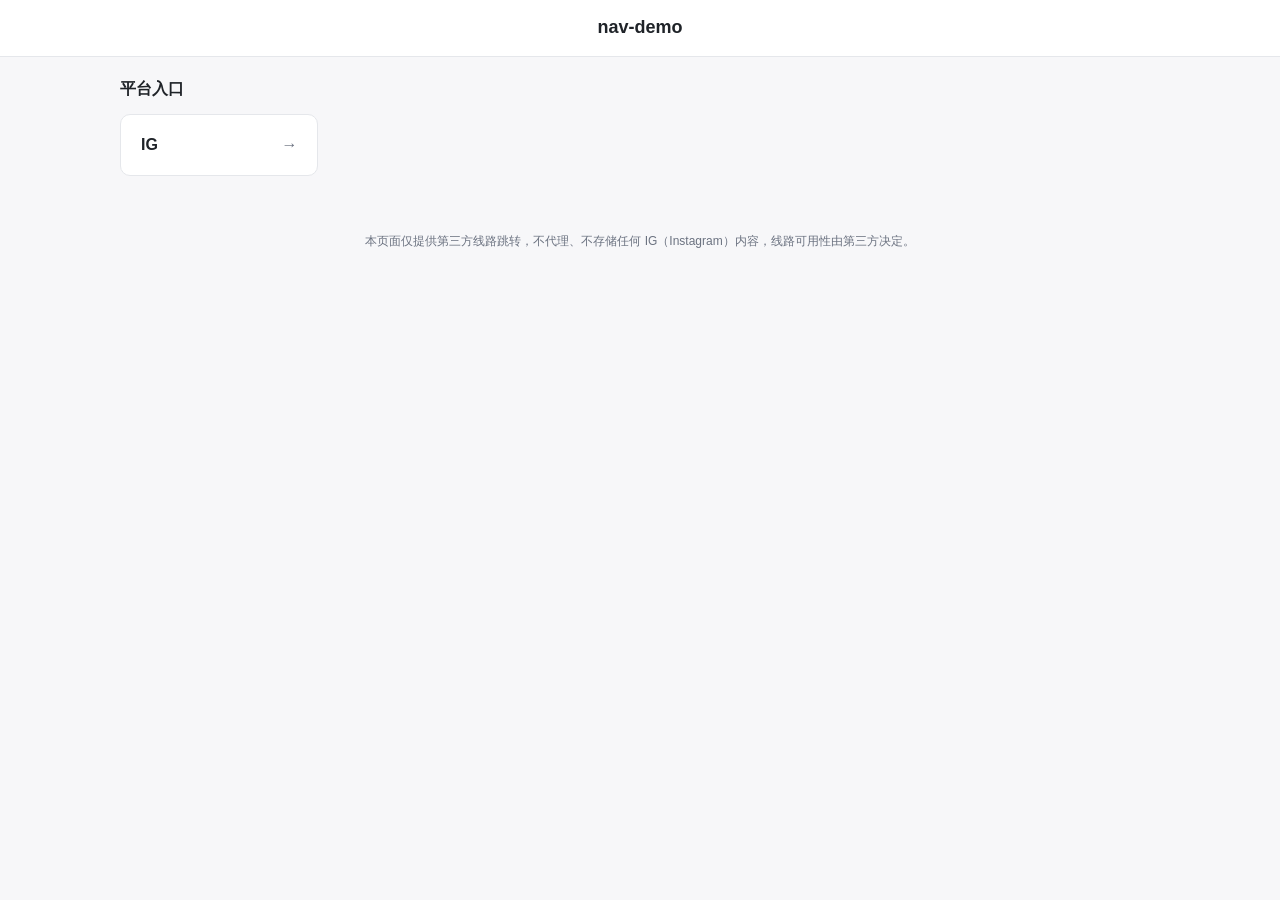
==== index.html @ 44d122e7 "Add files via upload" ====
<!DOCTYPE html>
<html lang="zh-CN">
<head>
  <meta charset="UTF-8">
  <meta name="viewport" content="width=device-width, initial-scale=1.0">
  <title>nav-demo - 社交媒体导航</title>
  <link rel="stylesheet" href="assets/css/style.css">
</head>
<body>
  <header class="site-header">
    <div class="header-inner">
      <h1>nav-demo</h1>
    </div>
  </header>

  <main class="page">
    <section>
      <h2 class="section-title">平台入口</h2>
      <div id="platforms-list" class="platforms-grid"></div>
    </section>
  </main>

  <footer class="site-footer">
    <p id="index-disclaimer">本页面仅提供第三方线路跳转，不代理、不存储任何平台内容，线路可用性由第三方决定。</p>
  </footer>

  <script src="assets/js/app.js"></script>
  <script src="assets/js/index.js"></script>
</body>
</html>
---- assets/css/style.css ----
/* ---------- 变量（预留暗色模式扩展位） ---------- */
:root {
  --bg: #f7f7f9;
  --surface: #ffffff;
  --text: #1f2328;
  --text-muted: #6b7280;
  --border: #e5e7eb;
  --primary: #e1306c;
  --primary-soft: #fde8f0;
  --radius: 10px;
  --shadow: 0 2px 8px rgba(0, 0, 0, 0.06);
  --max-width: 1080px;
}

* { box-sizing: border-box; }

[hidden] { display: none !important; }

html, body { height: 100%; }

body {
  margin: 0;
  font-family: -apple-system, BlinkMacSystemFont, "Segoe UI", Roboto,
               "PingFang SC", "Hiragino Sans GB", "Microsoft YaHei", sans-serif;
  background: var(--bg);
  color: var(--text);
  line-height: 1.55;
  -webkit-font-smoothing: antialiased;
}

/* ---------- 头部 ---------- */
.site-header {
  background: var(--surface);
  border-bottom: 1px solid var(--border);
  position: sticky;
  top: 0;
  z-index: 10;
}
.header-inner {
  max-width: var(--max-width);
  margin: 0 auto;
  padding: 14px 20px;
  display: flex;
  align-items: center;
  gap: 16px;
}
.header-inner h1 {
  font-size: 18px;
  margin: 0;
  flex: 1;
  text-align: center;
}
.back-link {
  color: var(--text-muted);
  text-decoration: none;
  font-size: 14px;
  white-space: nowrap;
}
.back-link:hover { color: var(--primary); }

/* ---------- 主体 ---------- */
.page {
  max-width: var(--max-width);
  margin: 0 auto;
  padding: 20px;
  display: grid;
  gap: 24px;
}

.section-title {
  font-size: 16px;
  margin: 0 0 12px;
}

/* ---------- 控制区 ---------- */
.controls {
  display: grid;
  gap: 16px;
  grid-template-columns: 1fr;
}
@media (min-width: 768px) {
  .controls { grid-template-columns: 300px 1fr; align-items: start; }
}

.control-block {
  background: var(--surface);
  border: 1px solid var(--border);
  border-radius: var(--radius);
  padding: 14px 16px;
}
.control-label {
  display: block;
  font-size: 13px;
  color: var(--text-muted);
  margin-bottom: 8px;
}
.route-row {
  display: flex;
  align-items: center;
  gap: 10px;
  flex-wrap: wrap;
}
.route-select {
  flex: 1 1 140px;
  padding: 8px 10px;
  border: 1px solid var(--border);
  border-radius: 8px;
  background: var(--surface);
  color: var(--text);
  font-size: 14px;
}
.text-input {
  width: 100%;
  padding: 9px 12px;
  border: 1px solid var(--border);
  border-radius: 8px;
  font-size: 14px;
  background: var(--surface);
  color: var(--text);
}
.text-input:focus, .route-select:focus, .search-input:focus {
  outline: none;
  border-color: var(--primary);
  box-shadow: 0 0 0 3px var(--primary-soft);
}

/* ---------- 徽标 ---------- */
.badge {
  display: inline-block;
  padding: 2px 8px;
  border-radius: 999px;
  font-size: 12px;
  font-weight: 500;
  white-space: nowrap;
  background: var(--primary-soft);
  color: var(--primary);
}
.badge-redirect    { background: #e8f2ff; color: #1d6fd6; }
.badge-manual_copy { background: #fff3e0; color: #b26a00; }

/* ---------- 解析区 ---------- */
.parse-result { margin-top: 12px; }
.parsed-username {
  font-size: 14px;
  color: var(--text-muted);
  margin-bottom: 8px;
}
.parsed-username strong { color: var(--primary); }
.route-buttons {
  display: flex;
  flex-wrap: wrap;
  gap: 8px;
}
.route-btn {
  display: inline-flex;
  align-items: center;
  gap: 6px;
  padding: 6px 12px;
  border: 1px solid var(--border);
  background: var(--surface);
  border-radius: 8px;
  font-size: 13px;
  color: var(--text);
  cursor: pointer;
  transition: all .15s;
}
.route-btn:hover { border-color: var(--primary); color: var(--primary); }
.route-btn.active {
  border-color: var(--primary);
  background: var(--primary-soft);
  color: var(--primary);
}
.parse-error {
  margin-top: 10px;
  padding: 8px 12px;
  border-radius: 8px;
  background: #fff4f4;
  color: #b42318;
  font-size: 13px;
}

/* ---------- 关注列表工具栏 ---------- */
.follows-toolbar {
  display: flex;
  gap: 12px;
  align-items: center;
  flex-wrap: wrap;
  margin-bottom: 12px;
}
.search-input {
  flex: 1 1 220px;
  padding: 9px 12px;
  border: 1px solid var(--border);
  border-radius: 8px;
  font-size: 14px;
  background: var(--surface);
}
.group-toggle {
  display: inline-flex;
  align-items: center;
  gap: 6px;
  font-size: 14px;
  color: var(--text-muted);
  cursor: pointer;
  user-select: none;
}

/* ---------- 标签筛选 ---------- */
.tag-filter {
  display: flex;
  flex-wrap: wrap;
  gap: 8px;
  margin-bottom: 16px;
}
.tag-chip {
  border: 1px solid var(--border);
  background: var(--surface);
  color: var(--text-muted);
  padding: 4px 12px;
  border-radius: 999px;
  font-size: 13px;
  cursor: pointer;
  transition: all .15s;
}
.tag-chip:hover { border-color: var(--primary); color: var(--primary); }
.tag-chip.active {
  background: var(--primary);
  border-color: var(--primary);
  color: #fff;
}

/* ---------- 卡片网格 ---------- */
.cards-grid {
  display: grid;
  grid-template-columns: 1fr;
  gap: 12px;
}
@media (min-width: 640px) {
  .cards-grid { grid-template-columns: repeat(2, 1fr); }
}
@media (min-width: 960px) {
  .cards-grid { grid-template-columns: repeat(3, 1fr); }
}

.follow-card {
  background: var(--surface);
  border: 1px solid var(--border);
  border-radius: var(--radius);
  padding: 14px;
  display: flex;
  gap: 12px;
  cursor: pointer;
  transition: box-shadow .15s, transform .15s, border-color .15s;
  outline: none;
}
.follow-card:hover {
  box-shadow: var(--shadow);
  transform: translateY(-1px);
}
.follow-card:focus-visible {
  border-color: var(--primary);
  box-shadow: 0 0 0 3px var(--primary-soft);
}

.avatar {
  width: 44px;
  height: 44px;
  border-radius: 50%;
  background: var(--primary-soft);
  color: var(--primary);
  display: flex;
  align-items: center;
  justify-content: center;
  font-weight: 700;
  font-size: 18px;
  flex-shrink: 0;
  overflow: hidden;
}

.card-body { flex: 1; min-width: 0; }
.card-title {
  font-weight: 600;
  font-size: 15px;
  white-space: nowrap;
  overflow: hidden;
  text-overflow: ellipsis;
}
.card-username {
  font-size: 13px;
  color: var(--text-muted);
  white-space: nowrap;
  overflow: hidden;
  text-overflow: ellipsis;
}
.card-tags {
  display: flex;
  flex-wrap: wrap;
  gap: 4px;
  margin-top: 6px;
}
.tag {
  font-size: 11px;
  padding: 1px 8px;
  border-radius: 999px;
  background: var(--primary-soft);
  color: var(--primary);
}
.card-note {
  margin-top: 4px;
  font-size: 12px;
  color: var(--text-muted);
  white-space: nowrap;
  overflow: hidden;
  text-overflow: ellipsis;
}
.card-route {
  margin-top: 8px;
  font-size: 12px;
  color: var(--text-muted);
}

/* ---------- 分组 ---------- */
.group { margin-bottom: 24px; }
.group-title {
  font-size: 14px;
  color: var(--text-muted);
  margin: 0 0 10px;
  font-weight: 600;
}

.empty {
  padding: 40px 20px;
  text-align: center;
  color: var(--text-muted);
  font-size: 14px;
}

/* ---------- 平台入口 ---------- */
.platforms-grid {
  display: grid;
  grid-template-columns: repeat(auto-fill, minmax(180px, 1fr));
  gap: 12px;
}
.platform-card {
  display: flex;
  justify-content: space-between;
  align-items: center;
  background: var(--surface);
  border: 1px solid var(--border);
  border-radius: var(--radius);
  padding: 18px 20px;
  text-decoration: none;
  color: var(--text);
  font-weight: 600;
  transition: all .15s;
}
.platform-card:hover {
  border-color: var(--primary);
  color: var(--primary);
  box-shadow: var(--shadow);
}
.platform-arrow { color: var(--text-muted); }
.platform-card:hover .platform-arrow { color: var(--primary); }

/* ---------- 页脚 ---------- */
.site-footer {
  max-width: var(--max-width);
  margin: 0 auto;
  padding: 24px 20px 40px;
  color: var(--text-muted);
  font-size: 12px;
  text-align: center;
}

/* ---------- Toast ---------- */
.toast {
  position: fixed;
  left: 50%;
  bottom: 32px;
  transform: translateX(-50%);
  background: rgba(31, 35, 40, 0.92);
  color: #fff;
  padding: 10px 18px;
  border-radius: 999px;
  font-size: 14px;
  z-index: 1000;
  box-shadow: 0 6px 18px rgba(0, 0, 0, 0.18);
  max-width: calc(100vw - 40px);
  white-space: nowrap;
  overflow: hidden;
  text-overflow: ellipsis;
}

/* ---------- 复制失败浮层 ---------- */
.copy-fallback {
  position: fixed;
  inset: 0;
  background: rgba(0, 0, 0, 0.35);
  display: flex;
  align-items: center;
  justify-content: center;
  z-index: 1001;
  padding: 20px;
}
.copy-fallback-box {
  background: var(--surface);
  border-radius: var(--radius);
  padding: 20px;
  width: 100%;
  max-width: 360px;
  box-shadow: 0 12px 32px rgba(0, 0, 0, 0.2);
}
.copy-fallback-box p {
  margin: 0 0 12px;
  font-size: 14px;
}
.copy-fallback-actions {
  display: flex;
  gap: 10px;
  justify-content: flex-end;
  margin-top: 12px;
}
.btn {
  padding: 8px 14px;
  border-radius: 8px;
  border: 1px solid var(--border);
  background: var(--surface);
  color: var(--text);
  cursor: pointer;
  font-size: 14px;
}
.btn:hover { border-color: var(--primary); color: var(--primary); }
.btn-primary {
  background: var(--primary);
  border-color: var(--primary);
  color: #fff;
}
.btn-primary:hover { color: #fff; opacity: 0.92; }
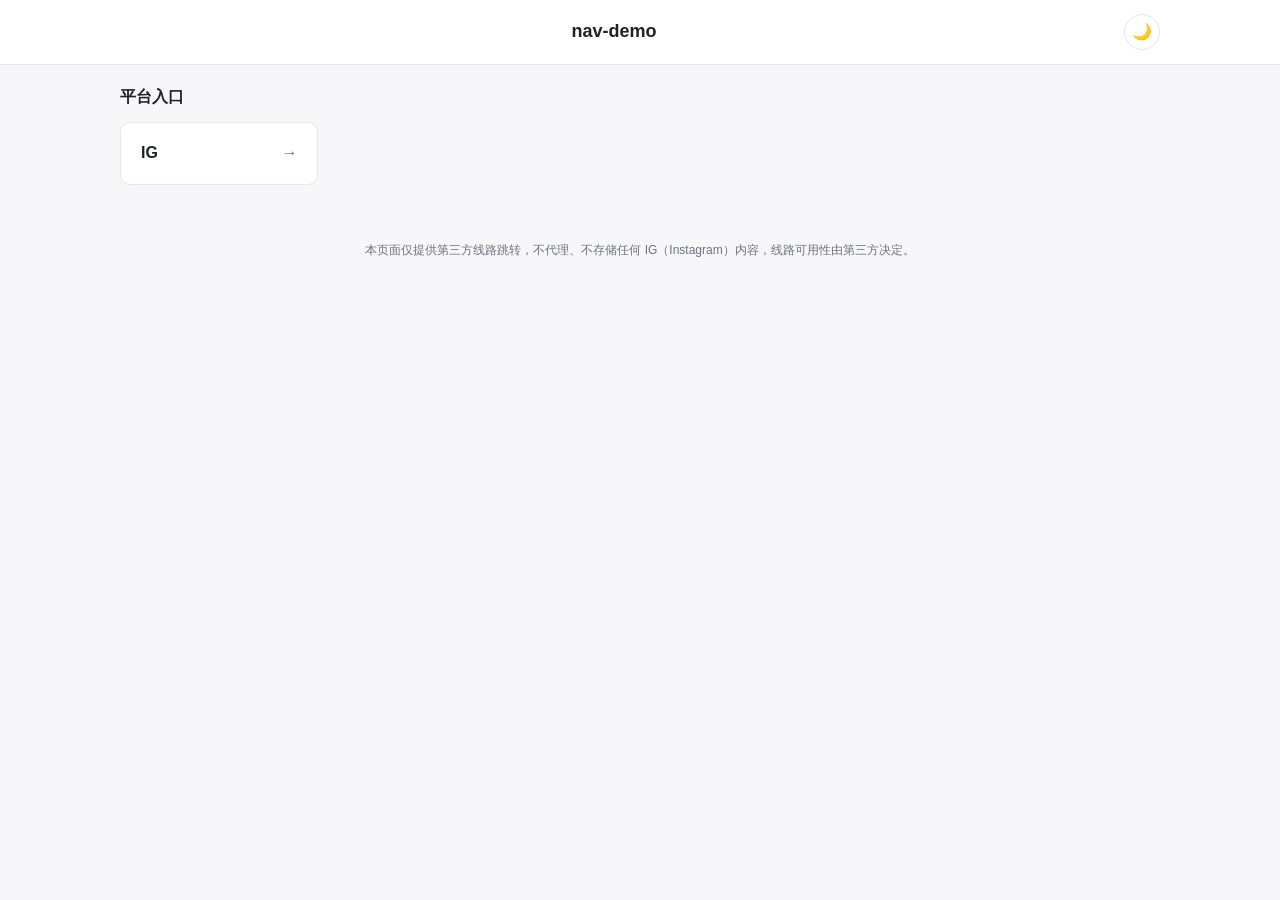
==== commit 5c8ee697: "Implement theme toggle feature in index.html Added theme toggle functionality with localStorage supp" ====
--- a/index.html
+++ b/index.html
@@ -4,12 +4,24 @@
   <meta charset="UTF-8">
   <meta name="viewport" content="width=device-width, initial-scale=1.0">
   <title>nav-demo - 社交媒体导航</title>
+  <script>
+    (function () {
+      try {
+        var t = localStorage.getItem('theme');
+        if (t === 'light' || t === 'dark') {
+          document.documentElement.setAttribute('data-theme', t);
+        }
+      } catch (e) {}
+    })();
+  </script>
   <link rel="stylesheet" href="assets/css/style.css">
 </head>
 <body>
   <header class="site-header">
     <div class="header-inner">
       <h1>nav-demo</h1>
+      <button type="button" id="theme-toggle" class="theme-toggle"
+              aria-label="切换暗色模式" title="切换暗色模式" aria-pressed="false">🌙</button>
     </div>
   </header>
 
@@ -27,4 +39,4 @@
   <script src="assets/js/app.js"></script>
   <script src="assets/js/index.js"></script>
 </body>
-</html>+</html>
--- a/assets/css/style.css
+++ b/assets/css/style.css
@@ -1,5 +1,6 @@
-/* ---------- 变量（预留暗色模式扩展位） ---------- */
+/* ---------- 变量（亮色默认 + 暗色扩展） ---------- */
 :root {
+  color-scheme: light;
   --bg: #f7f7f9;
   --surface: #ffffff;
   --text: #1f2328;
@@ -7,9 +8,71 @@
   --border: #e5e7eb;
   --primary: #e1306c;
   --primary-soft: #fde8f0;
+  --on-primary: #ffffff;
+
+  --badge-redirect-bg: #e8f2ff;
+  --badge-redirect-fg: #1d6fd6;
+  --badge-manual-bg: #fff3e0;
+  --badge-manual-fg: #b26a00;
+  --error-bg: #fff4f4;
+  --error-fg: #b42318;
+  --toast-bg: rgba(31, 35, 40, 0.92);
+  --toast-fg: #ffffff;
+  --overlay-bg: rgba(0, 0, 0, 0.35);
+
   --radius: 10px;
   --shadow: 0 2px 8px rgba(0, 0, 0, 0.06);
   --max-width: 1080px;
+}
+
+/* 暗色：跟随系统（未手动选择时） */
+@media (prefers-color-scheme: dark) {
+  :root:not([data-theme="light"]) {
+    color-scheme: dark;
+    --bg: #16181d;
+    --surface: #1f2329;
+    --text: #e6e8eb;
+    --text-muted: #9aa0a6;
+    --border: #2e333a;
+    --primary: #f472b6;
+    --primary-soft: #3d2233;
+    --on-primary: #1f2328;
+
+    --badge-redirect-bg: #1a2a44;
+    --badge-redirect-fg: #7cb3ff;
+    --badge-manual-bg: #3a2a12;
+    --badge-manual-fg: #f0b860;
+    --error-bg: #3a1d1d;
+    --error-fg: #f28b82;
+    --toast-bg: rgba(230, 232, 235, 0.95);
+    --toast-fg: #1f2328;
+    --overlay-bg: rgba(0, 0, 0, 0.6);
+    --shadow: 0 2px 8px rgba(0, 0, 0, 0.4);
+  }
+}
+
+/* 暗色：手动强制 */
+:root[data-theme="dark"] {
+  color-scheme: dark;
+  --bg: #16181d;
+  --surface: #1f2329;
+  --text: #e6e8eb;
+  --text-muted: #9aa0a6;
+  --border: #2e333a;
+  --primary: #f472b6;
+  --primary-soft: #3d2233;
+  --on-primary: #1f2328;
+
+  --badge-redirect-bg: #1a2a44;
+  --badge-redirect-fg: #7cb3ff;
+  --badge-manual-bg: #3a2a12;
+  --badge-manual-fg: #f0b860;
+  --error-bg: #3a1d1d;
+  --error-fg: #f28b82;
+  --toast-bg: rgba(230, 232, 235, 0.95);
+  --toast-fg: #1f2328;
+  --overlay-bg: rgba(0, 0, 0, 0.6);
+  --shadow: 0 2px 8px rgba(0, 0, 0, 0.4);
 }
 
 * { box-sizing: border-box; }
@@ -57,6 +120,31 @@
   white-space: nowrap;
 }
 .back-link:hover { color: var(--primary); }
+
+/* ---------- 主题切换按钮 ---------- */
+.theme-toggle {
+  flex-shrink: 0;
+  width: 36px;
+  height: 36px;
+  padding: 0;
+  border: 1px solid var(--border);
+  border-radius: 999px;
+  background: var(--surface);
+  color: var(--text);
+  font-size: 16px;
+  line-height: 1;
+  display: inline-flex;
+  align-items: center;
+  justify-content: center;
+  cursor: pointer;
+  transition: border-color .15s, box-shadow .15s;
+}
+.theme-toggle:hover { border-color: var(--primary); }
+.theme-toggle:focus-visible {
+  outline: none;
+  border-color: var(--primary);
+  box-shadow: 0 0 0 3px var(--primary-soft);
+}
 
 /* ---------- 主体 ---------- */
 .page {
@@ -73,6 +161,10 @@
 }
 
 /* ---------- 控制区 ---------- */
+#platform-content {
+  display: grid;
+  gap: 24px;
+}
 .controls {
   display: grid;
   gap: 16px;
@@ -135,8 +227,8 @@
   background: var(--primary-soft);
   color: var(--primary);
 }
-.badge-redirect    { background: #e8f2ff; color: #1d6fd6; }
-.badge-manual_copy { background: #fff3e0; color: #b26a00; }
+.badge-redirect    { background: var(--badge-redirect-bg); color: var(--badge-redirect-fg); }
+.badge-manual_copy { background: var(--badge-manual-bg);   color: var(--badge-manual-fg); }
 
 /* ---------- 解析区 ---------- */
 .parse-result { margin-top: 12px; }
@@ -174,8 +266,8 @@
   margin-top: 10px;
   padding: 8px 12px;
   border-radius: 8px;
-  background: #fff4f4;
-  color: #b42318;
+  background: var(--error-bg);
+  color: var(--error-fg);
   font-size: 13px;
 }
 
@@ -194,6 +286,7 @@
   border-radius: 8px;
   font-size: 14px;
   background: var(--surface);
+  color: var(--text);
 }
 .group-toggle {
   display: inline-flex;
@@ -226,7 +319,7 @@
 .tag-chip.active {
   background: var(--primary);
   border-color: var(--primary);
-  color: #fff;
+  color: var(--on-primary);
 }
 
 /* ---------- 卡片网格 ---------- */
@@ -378,8 +471,8 @@
   left: 50%;
   bottom: 32px;
   transform: translateX(-50%);
-  background: rgba(31, 35, 40, 0.92);
-  color: #fff;
+  background: var(--toast-bg);
+  color: var(--toast-fg);
   padding: 10px 18px;
   border-radius: 999px;
   font-size: 14px;
@@ -395,7 +488,7 @@
 .copy-fallback {
   position: fixed;
   inset: 0;
-  background: rgba(0, 0, 0, 0.35);
+  background: var(--overlay-bg);
   display: flex;
   align-items: center;
   justify-content: center;
@@ -433,6 +526,14 @@
 .btn-primary {
   background: var(--primary);
   border-color: var(--primary);
-  color: #fff;
-}
-.btn-primary:hover { color: #fff; opacity: 0.92; }+  color: var(--on-primary);
+}
+.btn-primary:hover { color: var(--on-primary); opacity: 0.92; }
+
+/* ---------- 小屏头部适配 ---------- */
+@media (max-width: 480px) {
+  .header-inner { gap: 8px; padding: 12px 14px; }
+  .header-inner h1 { font-size: 16px; }
+  .back-link { font-size: 13px; }
+  .theme-toggle { width: 32px; height: 32px; font-size: 15px; }
+}
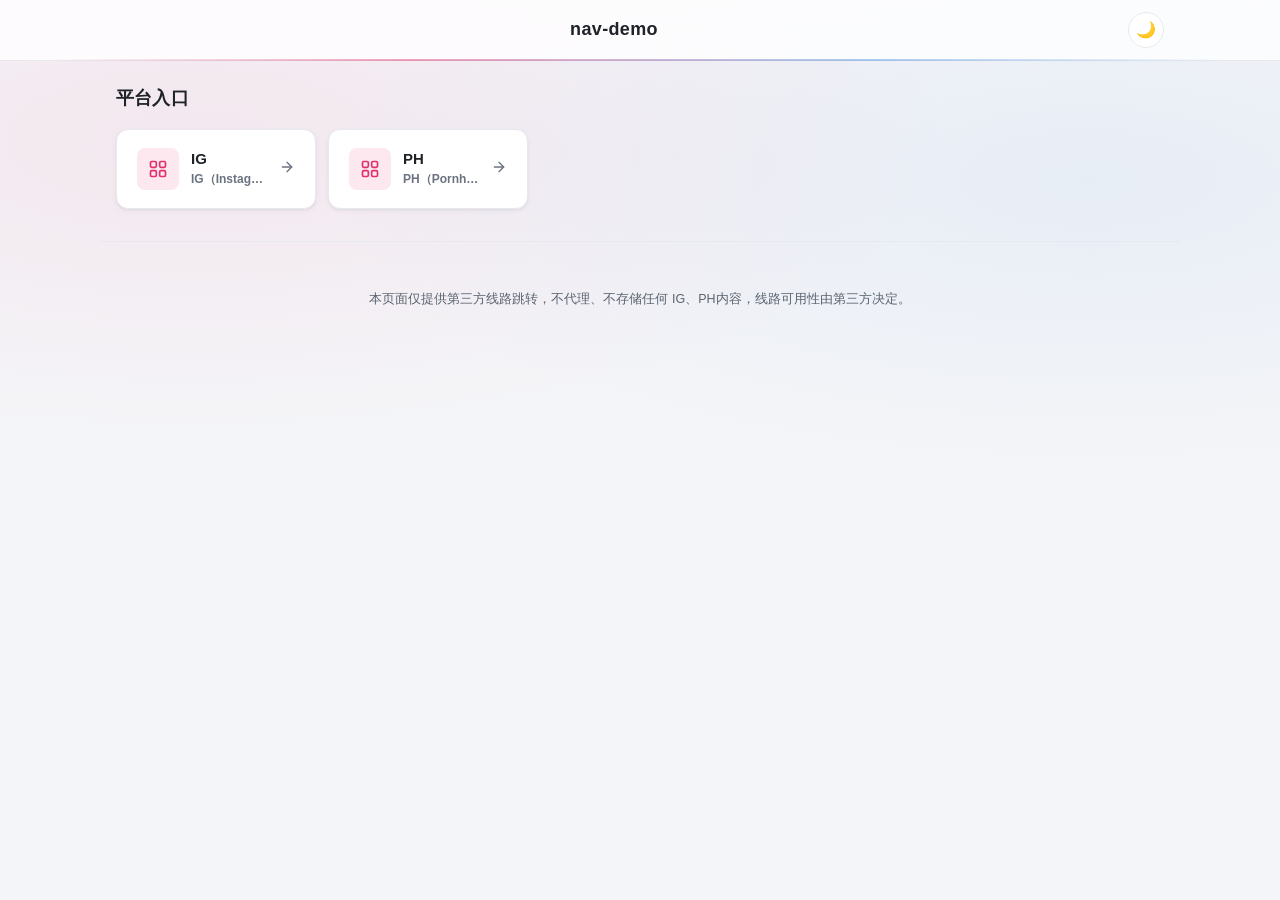
==== commit ef9511c2: "Update index.html" ====
--- a/index.html
+++ b/index.html
@@ -3,7 +3,7 @@
 <head>
   <meta charset="UTF-8">
   <meta name="viewport" content="width=device-width, initial-scale=1.0">
-  <title>nav-demo - 社交媒体导航</title>
+  <title>nav-demo</title>
   <script>
     (function () {
       try {
--- a/assets/css/style.css
+++ b/assets/css/style.css
@@ -1,539 +1,802 @@
-/* ---------- 变量（亮色默认 + 暗色扩展） ---------- */
-:root {
-  color-scheme: light;
-  --bg: #f7f7f9;
-  --surface: #ffffff;
-  --text: #1f2328;
-  --text-muted: #6b7280;
-  --border: #e5e7eb;
-  --primary: #e1306c;
-  --primary-soft: #fde8f0;
-  --on-primary: #ffffff;
-
-  --badge-redirect-bg: #e8f2ff;
-  --badge-redirect-fg: #1d6fd6;
-  --badge-manual-bg: #fff3e0;
-  --badge-manual-fg: #b26a00;
-  --error-bg: #fff4f4;
-  --error-fg: #b42318;
-  --toast-bg: rgba(31, 35, 40, 0.92);
-  --toast-fg: #ffffff;
-  --overlay-bg: rgba(0, 0, 0, 0.35);
-
-  --radius: 10px;
-  --shadow: 0 2px 8px rgba(0, 0, 0, 0.06);
-  --max-width: 1080px;
-}
-
-/* 暗色：跟随系统（未手动选择时） */
-@media (prefers-color-scheme: dark) {
-  :root:not([data-theme="light"]) {
-    color-scheme: dark;
-    --bg: #16181d;
-    --surface: #1f2329;
-    --text: #e6e8eb;
-    --text-muted: #9aa0a6;
-    --border: #2e333a;
-    --primary: #f472b6;
-    --primary-soft: #3d2233;
-    --on-primary: #1f2328;
-
-    --badge-redirect-bg: #1a2a44;
-    --badge-redirect-fg: #7cb3ff;
-    --badge-manual-bg: #3a2a12;
-    --badge-manual-fg: #f0b860;
-    --error-bg: #3a1d1d;
-    --error-fg: #f28b82;
-    --toast-bg: rgba(230, 232, 235, 0.95);
-    --toast-fg: #1f2328;
-    --overlay-bg: rgba(0, 0, 0, 0.6);
-    --shadow: 0 2px 8px rgba(0, 0, 0, 0.4);
-  }
-}
-
-/* 暗色：手动强制 */
-:root[data-theme="dark"] {
-  color-scheme: dark;
-  --bg: #16181d;
-  --surface: #1f2329;
-  --text: #e6e8eb;
-  --text-muted: #9aa0a6;
-  --border: #2e333a;
-  --primary: #f472b6;
-  --primary-soft: #3d2233;
-  --on-primary: #1f2328;
-
-  --badge-redirect-bg: #1a2a44;
-  --badge-redirect-fg: #7cb3ff;
-  --badge-manual-bg: #3a2a12;
-  --badge-manual-fg: #f0b860;
-  --error-bg: #3a1d1d;
-  --error-fg: #f28b82;
-  --toast-bg: rgba(230, 232, 235, 0.95);
-  --toast-fg: #1f2328;
-  --overlay-bg: rgba(0, 0, 0, 0.6);
-  --shadow: 0 2px 8px rgba(0, 0, 0, 0.4);
-}
-
-* { box-sizing: border-box; }
-
-[hidden] { display: none !important; }
-
-html, body { height: 100%; }
-
-body {
-  margin: 0;
-  font-family: -apple-system, BlinkMacSystemFont, "Segoe UI", Roboto,
-               "PingFang SC", "Hiragino Sans GB", "Microsoft YaHei", sans-serif;
-  background: var(--bg);
-  color: var(--text);
-  line-height: 1.55;
-  -webkit-font-smoothing: antialiased;
-}
-
-/* ---------- 头部 ---------- */
-.site-header {
-  background: var(--surface);
-  border-bottom: 1px solid var(--border);
-  position: sticky;
-  top: 0;
-  z-index: 10;
-}
-.header-inner {
-  max-width: var(--max-width);
-  margin: 0 auto;
-  padding: 14px 20px;
-  display: flex;
-  align-items: center;
-  gap: 16px;
-}
-.header-inner h1 {
-  font-size: 18px;
-  margin: 0;
-  flex: 1;
-  text-align: center;
-}
-.back-link {
-  color: var(--text-muted);
-  text-decoration: none;
-  font-size: 14px;
-  white-space: nowrap;
-}
-.back-link:hover { color: var(--primary); }
-
-/* ---------- 主题切换按钮 ---------- */
-.theme-toggle {
-  flex-shrink: 0;
-  width: 36px;
-  height: 36px;
-  padding: 0;
-  border: 1px solid var(--border);
-  border-radius: 999px;
-  background: var(--surface);
-  color: var(--text);
-  font-size: 16px;
-  line-height: 1;
-  display: inline-flex;
-  align-items: center;
-  justify-content: center;
-  cursor: pointer;
-  transition: border-color .15s, box-shadow .15s;
-}
-.theme-toggle:hover { border-color: var(--primary); }
-.theme-toggle:focus-visible {
-  outline: none;
-  border-color: var(--primary);
-  box-shadow: 0 0 0 3px var(--primary-soft);
-}
-
-/* ---------- 主体 ---------- */
-.page {
-  max-width: var(--max-width);
-  margin: 0 auto;
-  padding: 20px;
-  display: grid;
-  gap: 24px;
-}
-
-.section-title {
-  font-size: 16px;
-  margin: 0 0 12px;
-}
-
-/* ---------- 控制区 ---------- */
-#platform-content {
-  display: grid;
-  gap: 24px;
-}
-.controls {
-  display: grid;
-  gap: 16px;
-  grid-template-columns: 1fr;
-}
-@media (min-width: 768px) {
-  .controls { grid-template-columns: 300px 1fr; align-items: start; }
-}
-
-.control-block {
-  background: var(--surface);
-  border: 1px solid var(--border);
-  border-radius: var(--radius);
-  padding: 14px 16px;
-}
-.control-label {
-  display: block;
-  font-size: 13px;
-  color: var(--text-muted);
-  margin-bottom: 8px;
-}
-.route-row {
-  display: flex;
-  align-items: center;
-  gap: 10px;
-  flex-wrap: wrap;
-}
-.route-select {
-  flex: 1 1 140px;
-  padding: 8px 10px;
-  border: 1px solid var(--border);
-  border-radius: 8px;
-  background: var(--surface);
-  color: var(--text);
-  font-size: 14px;
-}
-.text-input {
-  width: 100%;
-  padding: 9px 12px;
-  border: 1px solid var(--border);
-  border-radius: 8px;
-  font-size: 14px;
-  background: var(--surface);
-  color: var(--text);
-}
-.text-input:focus, .route-select:focus, .search-input:focus {
-  outline: none;
-  border-color: var(--primary);
-  box-shadow: 0 0 0 3px var(--primary-soft);
-}
-
-/* ---------- 徽标 ---------- */
-.badge {
-  display: inline-block;
-  padding: 2px 8px;
-  border-radius: 999px;
-  font-size: 12px;
-  font-weight: 500;
-  white-space: nowrap;
-  background: var(--primary-soft);
-  color: var(--primary);
-}
-.badge-redirect    { background: var(--badge-redirect-bg); color: var(--badge-redirect-fg); }
-.badge-manual_copy { background: var(--badge-manual-bg);   color: var(--badge-manual-fg); }
-
-/* ---------- 解析区 ---------- */
-.parse-result { margin-top: 12px; }
-.parsed-username {
-  font-size: 14px;
-  color: var(--text-muted);
-  margin-bottom: 8px;
-}
-.parsed-username strong { color: var(--primary); }
-.route-buttons {
-  display: flex;
-  flex-wrap: wrap;
-  gap: 8px;
-}
-.route-btn {
-  display: inline-flex;
-  align-items: center;
-  gap: 6px;
-  padding: 6px 12px;
-  border: 1px solid var(--border);
-  background: var(--surface);
-  border-radius: 8px;
-  font-size: 13px;
-  color: var(--text);
-  cursor: pointer;
-  transition: all .15s;
-}
-.route-btn:hover { border-color: var(--primary); color: var(--primary); }
-.route-btn.active {
-  border-color: var(--primary);
-  background: var(--primary-soft);
-  color: var(--primary);
-}
-.parse-error {
-  margin-top: 10px;
-  padding: 8px 12px;
-  border-radius: 8px;
-  background: var(--error-bg);
-  color: var(--error-fg);
-  font-size: 13px;
-}
-
-/* ---------- 关注列表工具栏 ---------- */
-.follows-toolbar {
-  display: flex;
-  gap: 12px;
-  align-items: center;
-  flex-wrap: wrap;
-  margin-bottom: 12px;
-}
-.search-input {
-  flex: 1 1 220px;
-  padding: 9px 12px;
-  border: 1px solid var(--border);
-  border-radius: 8px;
-  font-size: 14px;
-  background: var(--surface);
-  color: var(--text);
-}
-.group-toggle {
-  display: inline-flex;
-  align-items: center;
-  gap: 6px;
-  font-size: 14px;
-  color: var(--text-muted);
-  cursor: pointer;
-  user-select: none;
-}
-
-/* ---------- 标签筛选 ---------- */
-.tag-filter {
-  display: flex;
-  flex-wrap: wrap;
-  gap: 8px;
-  margin-bottom: 16px;
-}
-.tag-chip {
-  border: 1px solid var(--border);
-  background: var(--surface);
-  color: var(--text-muted);
-  padding: 4px 12px;
-  border-radius: 999px;
-  font-size: 13px;
-  cursor: pointer;
-  transition: all .15s;
-}
-.tag-chip:hover { border-color: var(--primary); color: var(--primary); }
-.tag-chip.active {
-  background: var(--primary);
-  border-color: var(--primary);
-  color: var(--on-primary);
-}
-
-/* ---------- 卡片网格 ---------- */
-.cards-grid {
-  display: grid;
-  grid-template-columns: 1fr;
-  gap: 12px;
-}
-@media (min-width: 640px) {
-  .cards-grid { grid-template-columns: repeat(2, 1fr); }
-}
-@media (min-width: 960px) {
-  .cards-grid { grid-template-columns: repeat(3, 1fr); }
-}
-
-.follow-card {
-  background: var(--surface);
-  border: 1px solid var(--border);
-  border-radius: var(--radius);
-  padding: 14px;
-  display: flex;
-  gap: 12px;
-  cursor: pointer;
-  transition: box-shadow .15s, transform .15s, border-color .15s;
-  outline: none;
-}
-.follow-card:hover {
-  box-shadow: var(--shadow);
-  transform: translateY(-1px);
-}
-.follow-card:focus-visible {
-  border-color: var(--primary);
-  box-shadow: 0 0 0 3px var(--primary-soft);
-}
-
-.avatar {
-  width: 44px;
-  height: 44px;
-  border-radius: 50%;
-  background: var(--primary-soft);
-  color: var(--primary);
-  display: flex;
-  align-items: center;
-  justify-content: center;
-  font-weight: 700;
-  font-size: 18px;
-  flex-shrink: 0;
-  overflow: hidden;
-}
-
-.card-body { flex: 1; min-width: 0; }
-.card-title {
-  font-weight: 600;
-  font-size: 15px;
-  white-space: nowrap;
-  overflow: hidden;
-  text-overflow: ellipsis;
-}
-.card-username {
-  font-size: 13px;
-  color: var(--text-muted);
-  white-space: nowrap;
-  overflow: hidden;
-  text-overflow: ellipsis;
-}
-.card-tags {
-  display: flex;
-  flex-wrap: wrap;
-  gap: 4px;
-  margin-top: 6px;
-}
-.tag {
-  font-size: 11px;
-  padding: 1px 8px;
-  border-radius: 999px;
-  background: var(--primary-soft);
-  color: var(--primary);
-}
-.card-note {
-  margin-top: 4px;
-  font-size: 12px;
-  color: var(--text-muted);
-  white-space: nowrap;
-  overflow: hidden;
-  text-overflow: ellipsis;
-}
-.card-route {
-  margin-top: 8px;
-  font-size: 12px;
-  color: var(--text-muted);
-}
-
-/* ---------- 分组 ---------- */
-.group { margin-bottom: 24px; }
-.group-title {
-  font-size: 14px;
-  color: var(--text-muted);
-  margin: 0 0 10px;
-  font-weight: 600;
-}
-
-.empty {
-  padding: 40px 20px;
-  text-align: center;
-  color: var(--text-muted);
-  font-size: 14px;
-}
-
-/* ---------- 平台入口 ---------- */
-.platforms-grid {
-  display: grid;
-  grid-template-columns: repeat(auto-fill, minmax(180px, 1fr));
-  gap: 12px;
-}
-.platform-card {
-  display: flex;
-  justify-content: space-between;
-  align-items: center;
-  background: var(--surface);
-  border: 1px solid var(--border);
-  border-radius: var(--radius);
-  padding: 18px 20px;
-  text-decoration: none;
-  color: var(--text);
-  font-weight: 600;
-  transition: all .15s;
-}
-.platform-card:hover {
-  border-color: var(--primary);
-  color: var(--primary);
-  box-shadow: var(--shadow);
-}
-.platform-arrow { color: var(--text-muted); }
-.platform-card:hover .platform-arrow { color: var(--primary); }
-
-/* ---------- 页脚 ---------- */
-.site-footer {
-  max-width: var(--max-width);
-  margin: 0 auto;
-  padding: 24px 20px 40px;
-  color: var(--text-muted);
-  font-size: 12px;
-  text-align: center;
-}
-
-/* ---------- Toast ---------- */
-.toast {
-  position: fixed;
-  left: 50%;
-  bottom: 32px;
-  transform: translateX(-50%);
-  background: var(--toast-bg);
-  color: var(--toast-fg);
-  padding: 10px 18px;
-  border-radius: 999px;
-  font-size: 14px;
-  z-index: 1000;
-  box-shadow: 0 6px 18px rgba(0, 0, 0, 0.18);
-  max-width: calc(100vw - 40px);
-  white-space: nowrap;
-  overflow: hidden;
-  text-overflow: ellipsis;
-}
-
-/* ---------- 复制失败浮层 ---------- */
-.copy-fallback {
-  position: fixed;
-  inset: 0;
-  background: var(--overlay-bg);
-  display: flex;
-  align-items: center;
-  justify-content: center;
-  z-index: 1001;
-  padding: 20px;
-}
-.copy-fallback-box {
-  background: var(--surface);
-  border-radius: var(--radius);
-  padding: 20px;
-  width: 100%;
-  max-width: 360px;
-  box-shadow: 0 12px 32px rgba(0, 0, 0, 0.2);
-}
-.copy-fallback-box p {
-  margin: 0 0 12px;
-  font-size: 14px;
-}
-.copy-fallback-actions {
-  display: flex;
-  gap: 10px;
-  justify-content: flex-end;
-  margin-top: 12px;
-}
-.btn {
-  padding: 8px 14px;
-  border-radius: 8px;
-  border: 1px solid var(--border);
-  background: var(--surface);
-  color: var(--text);
-  cursor: pointer;
-  font-size: 14px;
-}
-.btn:hover { border-color: var(--primary); color: var(--primary); }
-.btn-primary {
-  background: var(--primary);
-  border-color: var(--primary);
-  color: var(--on-primary);
-}
-.btn-primary:hover { color: var(--on-primary); opacity: 0.92; }
-
-/* ---------- 小屏头部适配 ---------- */
-@media (max-width: 480px) {
-  .header-inner { gap: 8px; padding: 12px 14px; }
-  .header-inner h1 { font-size: 16px; }
-  .back-link { font-size: 13px; }
-  .theme-toggle { width: 32px; height: 32px; font-size: 15px; }
-}
+/* ---------- 变量（亮色默认 + 暗色扩展） ---------- */
+:root {
+  color-scheme: light;
+
+  /* 基础色 */
+  --bg: #f4f5f8;
+  --bg-glow-1: rgba(225, 48, 108, 0.07);   /* 头部下方主色光晕 */
+  --bg-glow-2: rgba(29, 111, 214, 0.06);   /* 头部下方辅色光晕 */
+  --surface: #ffffff;
+  --header-bg: rgba(255, 255, 255, 0.78);  /* 粘性头部半透明底 */
+  --text: #1f2328;
+  --text-muted: #6b7280;
+  --border: #e7e9ee;
+  --border-strong: #d6dae2;
+  --primary: #e1306c;
+  --primary-soft: #fde8f0;
+  --on-primary: #ffffff;
+  --accent: #4a8fe0;                        /* 饰线辅色（蓝） */
+  --text-soft: #5b6470;                     /* 页脚等更低层级文字（仍达 AA） */
+  --chip-bg: #eef0f5;                       /* 标签筛选 chip 底色 */
+  --route-grad: linear-gradient(135deg, #cf1a5f, #ee5d94);  /* 线路按钮渐变 */
+  --route-shadow: 0 4px 12px rgba(225, 48, 108, 0.24);
+  --placeholder: #8a93a0;                   /* 输入框占位文字 */
+
+  --badge-redirect-bg: #e8f2ff;
+  --badge-redirect-fg: #1d6fd6;
+  --badge-manual-bg: #fff3e0;
+  --badge-manual-fg: #b26a00;
+  --error-bg: #fff4f4;
+  --error-fg: #b42318;
+  --toast-bg: rgba(31, 35, 40, 0.92);
+  --toast-fg: #ffffff;
+  --overlay-bg: rgba(15, 18, 24, 0.4);
+
+  /* 间距刻度：4 / 8 / 12 / 16 / 24 / 32 / 48 */
+  --space-1: 4px;
+  --space-2: 8px;
+  --space-3: 12px;
+  --space-4: 16px;
+  --space-5: 24px;
+  --space-6: 32px;
+  --space-7: 48px;
+
+  /* 圆角刻度 */
+  --radius-sm: 8px;
+  --radius: 12px;
+  --radius-lg: 16px;
+
+  /* 阴影分级 */
+  --shadow-sm: 0 1px 2px rgba(20, 24, 32, 0.05), 0 2px 6px rgba(20, 24, 32, 0.04);
+  --shadow-md: 0 2px 6px rgba(20, 24, 32, 0.07), 0 8px 20px rgba(20, 24, 32, 0.07);
+  --shadow-lg: 0 12px 32px rgba(20, 24, 32, 0.16);
+  --shadow: var(--shadow-sm);
+
+  --max-width: 1080px;
+}
+
+/* 暗色：跟随系统（未手动选择时） */
+@media (prefers-color-scheme: dark) {
+  :root:not([data-theme="light"]) {
+    color-scheme: dark;
+    --bg: #15171c;
+    --bg-glow-1: rgba(244, 114, 182, 0.08);
+    --bg-glow-2: rgba(124, 179, 255, 0.06);
+    --surface: #1f2329;
+    --header-bg: rgba(21, 23, 28, 0.8);
+    --text: #e6e8eb;
+    --text-muted: #a6adb5;
+    --border: rgba(255, 255, 255, 0.09);
+    --border-strong: rgba(255, 255, 255, 0.15);
+    --primary: #f472b6;
+    --primary-soft: #3d2233;
+    --on-primary: #1f2328;
+    --accent: #7cb3ff;
+    --text-soft: #b9c0c8;
+      --chip-bg: rgba(255, 255, 255, 0.06);
+    --placeholder: #8f97a2;
+    --route-grad: linear-gradient(135deg, #b8144e, #d84a80);
+    --route-shadow: 0 4px 14px rgba(0, 0, 0, 0.35);
+
+    --badge-redirect-bg: #1a2a44;
+    --badge-redirect-fg: #7cb3ff;
+    --badge-manual-bg: #3a2a12;
+    --badge-manual-fg: #f0b860;
+    --error-bg: #3a1d1d;
+    --error-fg: #f28b82;
+    --toast-bg: rgba(230, 232, 235, 0.95);
+    --toast-fg: #1f2328;
+    --overlay-bg: rgba(0, 0, 0, 0.6);
+
+    --shadow-sm: 0 1px 2px rgba(0, 0, 0, 0.28), 0 2px 6px rgba(0, 0, 0, 0.22);
+    --shadow-md: 0 2px 6px rgba(0, 0, 0, 0.32), 0 8px 20px rgba(0, 0, 0, 0.3);
+    --shadow-lg: 0 12px 32px rgba(0, 0, 0, 0.45);
+    --shadow: var(--shadow-sm);
+  }
+}
+
+/* 暗色：手动强制 */
+:root[data-theme="dark"] {
+  color-scheme: dark;
+  --bg: #15171c;
+  --bg-glow-1: rgba(244, 114, 182, 0.08);
+  --bg-glow-2: rgba(124, 179, 255, 0.06);
+  --surface: #1f2329;
+  --header-bg: rgba(21, 23, 28, 0.8);
+  --text: #e6e8eb;
+  --text-muted: #a6adb5;
+  --border: rgba(255, 255, 255, 0.09);
+  --border-strong: rgba(255, 255, 255, 0.15);
+  --primary: #f472b6;
+  --primary-soft: #3d2233;
+  --on-primary: #1f2328;
+  --accent: #7cb3ff;
+  --text-soft: #b9c0c8;
+  --chip-bg: rgba(255, 255, 255, 0.06);
+  --placeholder: #8f97a2;
+  --route-grad: linear-gradient(135deg, #b8144e, #d84a80);
+  --route-shadow: 0 4px 14px rgba(0, 0, 0, 0.35);
+
+  --badge-redirect-bg: #1a2a44;
+  --badge-redirect-fg: #7cb3ff;
+  --badge-manual-bg: #3a2a12;
+  --badge-manual-fg: #f0b860;
+  --error-bg: #3a1d1d;
+  --error-fg: #f28b82;
+  --toast-bg: rgba(230, 232, 235, 0.95);
+  --toast-fg: #1f2328;
+  --overlay-bg: rgba(0, 0, 0, 0.6);
+
+  --shadow-sm: 0 1px 2px rgba(0, 0, 0, 0.28), 0 2px 6px rgba(0, 0, 0, 0.22);
+  --shadow-md: 0 2px 6px rgba(0, 0, 0, 0.32), 0 8px 20px rgba(0, 0, 0, 0.3);
+  --shadow-lg: 0 12px 32px rgba(0, 0, 0, 0.45);
+  --shadow: var(--shadow-sm);
+}
+
+* { box-sizing: border-box; }
+
+[hidden] { display: none !important; }
+
+html, body { height: 100%; }
+
+body {
+  margin: 0;
+  font-family: -apple-system, BlinkMacSystemFont, "Segoe UI", Roboto,
+               "PingFang SC", "Hiragino Sans GB", "Microsoft YaHei", sans-serif;
+  background:
+    radial-gradient(1100px 420px at 15% 140px, var(--bg-glow-1), transparent 70%),
+    radial-gradient(1100px 420px at 85% 180px, var(--bg-glow-2), transparent 70%),
+    var(--bg);
+  background-repeat: no-repeat;
+  color: var(--text);
+  line-height: 1.55;
+  -webkit-font-smoothing: antialiased;
+}
+
+/* ---------- 头部 ---------- */
+.site-header {
+  background: var(--header-bg);
+  -webkit-backdrop-filter: saturate(1.5) blur(14px);
+  backdrop-filter: saturate(1.5) blur(14px);
+  border-bottom: 1px solid var(--border);
+  position: sticky;
+  top: 0;
+  z-index: 10;
+}
+/* 头部底部主色渐变饰线 */
+.site-header::after {
+  content: "";
+  position: absolute;
+  left: 0;
+  right: 0;
+  bottom: -1px;
+  height: 2px;
+  background: linear-gradient(90deg,
+    transparent 4%, var(--primary) 32%,
+    var(--accent) 68%, transparent 96%);
+  opacity: 0.45;
+  pointer-events: none;
+}
+.header-inner {
+  max-width: var(--max-width);
+  margin: 0 auto;
+  padding: var(--space-3) var(--space-4);
+  display: flex;
+  align-items: center;
+  gap: var(--space-4);
+}
+.header-inner h1 {
+  font-size: 18px;
+  font-weight: 700;
+  letter-spacing: 0.02em;
+  margin: 0;
+  flex: 1;
+  text-align: center;
+}
+.back-link {
+  display: inline-flex;
+  align-items: center;
+  gap: 4px;
+  color: var(--text-muted);
+  text-decoration: none;
+  font-size: 14px;
+  white-space: nowrap;
+  transition: color 160ms ease;
+}
+.back-link:hover { color: var(--primary); }
+
+/* ---------- 内联图标基类 ---------- */
+svg { flex-shrink: 0; }
+.back-link svg, .card-open svg, .route-ico svg, .search-ico,
+.group-title svg, .platform-icon svg, .platform-arrow svg {
+  width: 1em; height: 1em; display: inline-block; vertical-align: -0.125em;
+}
+
+/* ---------- 主题切换按钮 ---------- */
+.theme-toggle {
+  flex-shrink: 0;
+  width: 36px;
+  height: 36px;
+  padding: 0;
+  border: 1px solid var(--border);
+  border-radius: 999px;
+  background: var(--surface);
+  color: var(--text);
+  font-size: 16px;
+  line-height: 1;
+  display: inline-flex;
+  align-items: center;
+  justify-content: center;
+  cursor: pointer;
+  transition: border-color 160ms ease, box-shadow 160ms ease, transform 160ms ease;
+}
+.theme-toggle:hover {
+  border-color: var(--primary);
+  box-shadow: var(--shadow-sm);
+}
+.theme-toggle:active { transform: scale(0.94); }
+.theme-toggle:focus-visible {
+  outline: none;
+  border-color: var(--primary);
+  box-shadow: 0 0 0 3px var(--primary-soft);
+}
+
+/* ---------- 主体：区块之间大间距，区块内部紧凑 ---------- */
+.page {
+  max-width: var(--max-width);
+  margin: 0 auto;
+  padding: var(--space-5) var(--space-4) var(--space-6);
+  display: grid;
+  gap: var(--space-6);
+}
+
+.section-title {
+  font-size: 18px;
+  font-weight: 650;
+  letter-spacing: 0.01em;
+  margin: 0 0 var(--space-4);
+}
+
+/* ---------- 控制区 ---------- */
+#platform-content {
+  display: grid;
+  gap: var(--space-6);
+}
+.controls {
+  display: grid;
+  gap: var(--space-4);
+  grid-template-columns: 1fr;
+}
+@media (min-width: 768px) {
+  .controls { grid-template-columns: 300px 1fr; align-items: start; }
+}
+
+.control-block {
+  background: var(--surface);
+  border: 1px solid var(--border);
+  border-radius: var(--radius);
+  padding: var(--space-3) var(--space-4);
+  box-shadow: var(--shadow-sm);
+}
+.control-label {
+  display: block;
+  font-size: 13px;
+  color: var(--text-muted);
+  margin-bottom: var(--space-2);
+}
+.route-row {
+  display: flex;
+  align-items: center;
+  gap: 10px;
+  flex-wrap: wrap;
+}
+.route-select {
+  flex: 1 1 140px;
+  padding: 8px 10px;
+  border: 1px solid var(--border);
+  border-radius: var(--radius-sm);
+  background: var(--surface);
+  color: var(--text);
+  font-size: 14px;
+}
+.text-input {
+  width: 100%;
+  padding: 9px 12px;
+  border: 1px solid var(--border);
+  border-radius: var(--radius-sm);
+  font-size: 14px;
+  background: var(--surface);
+  color: var(--text);
+  transition: border-color 160ms ease, box-shadow 160ms ease;
+}
+.route-select, .search-input {
+  transition: border-color 160ms ease, box-shadow 160ms ease;
+}
+::placeholder { color: var(--placeholder); opacity: 1; }
+.text-input:focus, .route-select:focus, .search-input:focus {
+  outline: none;
+  border-color: var(--primary);
+  box-shadow: 0 0 0 3px var(--primary-soft);
+}
+
+/* ---------- 徽标 ---------- */
+.badge {
+  display: inline-block;
+  padding: 2px 8px;
+  border-radius: 999px;
+  font-size: 12px;
+  font-weight: 500;
+  white-space: nowrap;
+  background: var(--primary-soft);
+  color: var(--primary);
+}
+.badge-redirect    { background: var(--badge-redirect-bg); color: var(--badge-redirect-fg); }
+.badge-manual_copy { background: var(--badge-manual-bg);   color: var(--badge-manual-fg); }
+
+/* ---------- 解析区 ---------- */
+.parse-result { margin-top: var(--space-3); }
+.parsed-username {
+  font-size: 14px;
+  color: var(--text-muted);
+  margin-bottom: var(--space-2);
+}
+.parsed-username strong { color: var(--primary); }
+.route-buttons {
+  display: flex;
+  flex-wrap: wrap;
+  gap: var(--space-2);
+}
+.route-btn {
+  display: inline-flex;
+  align-items: center;
+  gap: 6px;
+  padding: 6px 12px;
+  border: 1px solid var(--border);
+  background: var(--surface);
+  border-radius: var(--radius-sm);
+  font-size: 13px;
+  color: var(--text);
+  cursor: pointer;
+  transition: border-color 160ms ease, color 160ms ease, background-color 160ms ease, box-shadow 160ms ease;
+}
+.route-btn .route-ico svg { width: 13px; height: 13px; }
+.route-btn:hover {
+  border-color: var(--primary);
+  color: var(--primary);
+  box-shadow: var(--shadow-sm);
+}
+.route-btn.active {
+  border-color: var(--primary);
+  background: var(--primary-soft);
+  color: var(--primary);
+}
+.parse-error {
+  margin-top: 10px;
+  padding: 8px 12px;
+  border-radius: var(--radius-sm);
+  background: var(--error-bg);
+  color: var(--error-fg);
+  font-size: 13px;
+}
+
+/* ---------- 关注列表工具栏 ---------- */
+.follows-toolbar {
+  display: flex;
+  gap: var(--space-3);
+  align-items: center;
+  flex-wrap: wrap;
+  margin-bottom: var(--space-3);
+}
+.search-wrap {
+  position: relative;
+  flex: 1 1 220px;
+  min-width: 0;
+  display: flex;
+}
+.search-ico {
+  position: absolute;
+  left: 11px;
+  top: 50%;
+  transform: translateY(-50%);
+  width: 15px;
+  height: 15px;
+  color: var(--placeholder);
+  pointer-events: none;
+}
+.search-input {
+  flex: 1 1 220px;
+  padding: 9px 12px 9px 34px;
+  border: 1px solid var(--border);
+  border-radius: var(--radius-sm);
+  font-size: 14px;
+  background: var(--surface);
+  color: var(--text);
+  box-shadow: var(--shadow-sm);
+}
+.group-toggle {
+  display: inline-flex;
+  align-items: center;
+  gap: 6px;
+  font-size: 14px;
+  color: var(--text-muted);
+  cursor: pointer;
+  user-select: none;
+}
+
+/* ---------- 标签筛选 ---------- */
+.tag-filter {
+  display: flex;
+  flex-wrap: wrap;
+  gap: var(--space-2);
+  margin-bottom: var(--space-4);
+}
+.tag-chip {
+  border: 1px solid var(--border);
+  background: var(--chip-bg);
+  color: var(--text);
+  padding: 4px 12px;
+  border-radius: 999px;
+  font-size: 13px;
+  cursor: pointer;
+  transition: border-color 160ms ease, color 160ms ease, background-color 160ms ease;
+}
+.tag-chip:hover { border-color: var(--primary); color: var(--primary); }
+.tag-chip.active {
+  background: var(--primary);
+  border-color: var(--primary);
+  color: var(--on-primary);
+}
+
+/* ---------- 卡片网格 ---------- */
+.cards-grid {
+  display: grid;
+  grid-template-columns: 1fr;
+  gap: var(--space-3);
+}
+@media (min-width: 640px) {
+  .cards-grid { grid-template-columns: repeat(2, 1fr); }
+}
+@media (min-width: 960px) {
+  .cards-grid { grid-template-columns: repeat(3, 1fr); }
+}
+
+.follow-card {
+  background: var(--surface);
+  border: 1px solid var(--border);
+  border-radius: var(--radius);
+  padding: var(--space-5) var(--space-4) var(--space-4);
+  display: flex;
+  flex-direction: column;
+  align-items: center;
+  text-align: center;
+  gap: var(--space-3);
+  cursor: pointer;
+  box-shadow: var(--shadow-sm);
+  transition: box-shadow 160ms ease, transform 160ms ease, border-color 160ms ease;
+  outline: none;
+}
+.follow-card:hover {
+  box-shadow: var(--shadow-md);
+  transform: translateY(-2px);
+}
+.follow-card:focus-visible {
+  border-color: var(--primary);
+  box-shadow: 0 0 0 3px var(--primary-soft);
+}
+
+.avatar {
+  width: 64px;
+  height: 64px;
+  font-size: 24px;
+  border-radius: 50%;
+  background: var(--primary-soft);
+  color: var(--primary);
+  display: flex;
+  align-items: center;
+  justify-content: center;
+  font-weight: 700;
+  font-size: 18px;
+  flex-shrink: 0;
+  overflow: hidden;
+  box-shadow: inset 0 0 0 1px var(--border);
+}
+
+.card-body {
+  flex: 1;
+  width: 100%;
+  min-width: 0;
+  display: flex;
+  flex-direction: column;
+  align-items: center;
+}
+.card-title {
+  max-width: 100%;
+  font-weight: 600;
+  font-size: 15px;
+  white-space: nowrap;
+  overflow: hidden;
+  text-overflow: ellipsis;
+}
+.card-username {
+  margin-top: 2px;
+  font-size: 13px;
+  color: var(--text-muted);
+  white-space: nowrap;
+  overflow: hidden;
+  text-overflow: ellipsis;
+}
+.card-tags {
+  display: flex;
+  flex-wrap: wrap;
+  justify-content: center;
+  gap: var(--space-1);
+  margin-top: var(--space-2);
+}
+.tag {
+  font-size: 11px;
+  padding: 1px 8px;
+  border-radius: 999px;
+  background: var(--primary-soft);
+  color: var(--primary);
+}
+.card-note {
+  margin-top: var(--space-1);
+  font-size: 12px;
+  color: var(--text-muted);
+  white-space: nowrap;
+  overflow: hidden;
+  text-overflow: ellipsis;
+}
+.card-spacer {
+  flex: 1 0 var(--space-4);
+}
+.card-route {
+  display: flex;
+  align-items: center;
+  gap: 6px;
+  width: 100%;
+  box-sizing: border-box;
+  padding: 8px 14px;
+  border-radius: 999px;
+  font-size: 12.5px;
+  font-weight: 500;
+  color: #ffffff;
+  background: var(--route-grad);
+  box-shadow: var(--route-shadow);
+  transition: box-shadow 160ms ease, filter 160ms ease;
+}
+.card-route .route-name {
+  flex: 1;
+  min-width: 0;
+  overflow: hidden;
+  text-overflow: ellipsis;
+  white-space: nowrap;
+  text-align: center;
+}
+.card-route .route-ico svg {
+  width: 13px;
+  height: 13px;
+  color: rgba(255, 255, 255, 0.95);
+}
+.card-route .route-go {
+  width: 13px;
+  height: 13px;
+  color: rgba(255, 255, 255, 0.85);
+  transition: color 160ms ease, transform 160ms ease;
+}
+.follow-card:hover .card-route,
+.follow-card:focus-visible .card-route {
+  box-shadow: 0 6px 16px rgba(225, 48, 108, 0.32);
+  filter: brightness(1.04);
+}
+.follow-card:hover .card-route .route-go,
+.follow-card:focus-visible .card-route .route-go {
+  color: #ffffff;
+  transform: translateX(3px);
+}
+
+/* ---------- 分组 ---------- */
+.group { margin-bottom: var(--space-6); }
+.group-title {
+  display: flex;
+  align-items: center;
+  gap: 6px;
+  font-size: 14px;
+  color: var(--text-muted);
+  margin: 0 0 10px;
+  font-weight: 600;
+  letter-spacing: 0.01em;
+}
+.group-title svg { width: 13px; height: 13px; color: var(--primary); opacity: 0.8; }
+
+.empty {
+  padding: var(--space-7) var(--space-5);
+  text-align: center;
+  color: var(--text-muted);
+  font-size: 14px;
+}
+
+/* ---------- 平台入口 ---------- */
+.platforms-grid {
+  display: grid;
+  grid-template-columns: repeat(auto-fill, minmax(180px, 1fr));
+  gap: var(--space-3);
+}
+.platform-card {
+  display: flex;
+  justify-content: space-between;
+  align-items: center;
+  gap: var(--space-3);
+  background: var(--surface);
+  border: 1px solid var(--border);
+  border-radius: var(--radius);
+  padding: 18px 20px;
+  text-decoration: none;
+  color: var(--text);
+  font-weight: 600;
+  box-shadow: var(--shadow-sm);
+  transition: border-color 160ms ease, color 160ms ease, box-shadow 160ms ease, transform 160ms ease;
+}
+.platform-card:hover {
+  border-color: var(--border-strong);
+  color: var(--primary);
+  box-shadow: var(--shadow-md);
+  transform: translateY(-2px);
+}
+.platform-icon {
+  width: 42px;
+  height: 42px;
+  border-radius: var(--radius-sm);
+  background: var(--primary-soft);
+  color: var(--primary);
+  display: flex;
+  align-items: center;
+  justify-content: center;
+  transition: transform 160ms ease;
+}
+.platform-icon svg { width: 20px; height: 20px; }
+.platform-text {
+  display: flex;
+  flex-direction: column;
+  gap: 2px;
+  min-width: 0;
+  flex: 1;
+}
+.platform-name { font-weight: 600; font-size: 15px; line-height: 1.3; }
+.platform-full {
+  font-size: 12px;
+  color: var(--text-muted);
+  white-space: nowrap;
+  overflow: hidden;
+  text-overflow: ellipsis;
+}
+.platform-arrow {
+  color: var(--text-muted);
+  transition: color 160ms ease, transform 160ms ease;
+}
+.platform-arrow svg { width: 16px; height: 16px; }
+.platform-card:hover .platform-icon { transform: scale(1.06); }
+.platform-card:hover .platform-arrow {
+  color: var(--primary);
+  transform: translateX(3px);
+}
+.platform-card:focus-visible {
+  outline: none;
+  border-color: var(--primary);
+  box-shadow: 0 0 0 3px var(--primary-soft);
+}
+
+/* ---------- 页脚 ---------- */
+.site-footer {
+  max-width: var(--max-width);
+  margin: 0 auto;
+  padding: var(--space-5) var(--space-4) var(--space-7);
+  color: var(--text-soft);
+  font-size: 12.5px;
+  text-align: center;
+  border-top: 1px solid var(--border);
+}
+.site-footer p { margin: 0; padding-top: var(--space-5); }
+
+/* ---------- Toast ---------- */
+.toast {
+  position: fixed;
+  left: 50%;
+  bottom: 32px;
+  transform: translateX(-50%);
+  background: var(--toast-bg);
+  color: var(--toast-fg);
+  padding: 10px 18px;
+  border-radius: 999px;
+  font-size: 14px;
+  z-index: 1000;
+  box-shadow: var(--shadow-lg);
+  max-width: calc(100vw - 40px);
+  white-space: nowrap;
+  overflow: hidden;
+  text-overflow: ellipsis;
+}
+
+/* ---------- 复制失败浮层 ---------- */
+.copy-fallback {
+  position: fixed;
+  inset: 0;
+  background: var(--overlay-bg);
+  -webkit-backdrop-filter: blur(2px);
+  backdrop-filter: blur(2px);
+  display: flex;
+  align-items: center;
+  justify-content: center;
+  z-index: 1001;
+  padding: 20px;
+}
+.copy-fallback-box {
+  background: var(--surface);
+  border-radius: var(--radius-lg);
+  padding: 20px;
+  width: 100%;
+  max-width: 360px;
+  box-shadow: var(--shadow-lg);
+}
+.copy-fallback-box p {
+  margin: 0 0 var(--space-3);
+  font-size: 14px;
+}
+.copy-fallback-actions {
+  display: flex;
+  gap: 10px;
+  justify-content: flex-end;
+  margin-top: var(--space-3);
+}
+.btn {
+  padding: 8px 14px;
+  border-radius: var(--radius-sm);
+  border: 1px solid var(--border);
+  background: var(--surface);
+  color: var(--text);
+  cursor: pointer;
+  font-size: 14px;
+  transition: border-color 160ms ease, color 160ms ease, box-shadow 160ms ease;
+}
+.btn:hover {
+  border-color: var(--primary);
+  color: var(--primary);
+  box-shadow: var(--shadow-sm);
+}
+.btn:focus-visible, .route-btn:focus-visible, .tag-chip:focus-visible {
+  outline: none;
+  border-color: var(--primary);
+  box-shadow: 0 0 0 3px var(--primary-soft);
+}
+.btn-primary {
+  background: var(--primary);
+  border-color: var(--primary);
+  color: var(--on-primary);
+}
+.btn-primary:hover { color: var(--on-primary); opacity: 0.92; box-shadow: var(--shadow-sm); }
+
+/* ---------- 小屏头部适配 ---------- */
+@media (max-width: 480px) {
+  .header-inner { gap: 8px; padding: 12px 14px; }
+  .header-inner h1 { font-size: 16px; }
+  .back-link { font-size: 13px; }
+  .theme-toggle { width: 32px; height: 32px; font-size: 15px; }
+  .page { padding: var(--space-4) 14px var(--space-5); gap: var(--space-5); }
+  #platform-content { gap: var(--space-5); }
+  .follow-card { padding: var(--space-4) var(--space-3); gap: var(--space-3); }
+  .avatar { width: 56px; height: 56px; font-size: 21px; }
+  .platform-card { padding: 16px 18px; }
+  .empty { padding: var(--space-6) var(--space-4); }
+}
+
+/* ---------- 动效可关（尊重系统偏好） ---------- */
+@media (prefers-reduced-motion: reduce) {
+  *, *::before, *::after {
+    transition-duration: 0.01ms !important;
+    animation-duration: 0.01ms !important;
+    animation-iteration-count: 1 !important;
+  }
+  .follow-card:hover, .platform-card:hover { transform: none; }
+  .platform-card:hover .platform-arrow { transform: none; }
+  .theme-toggle:active { transform: none; }
+}
